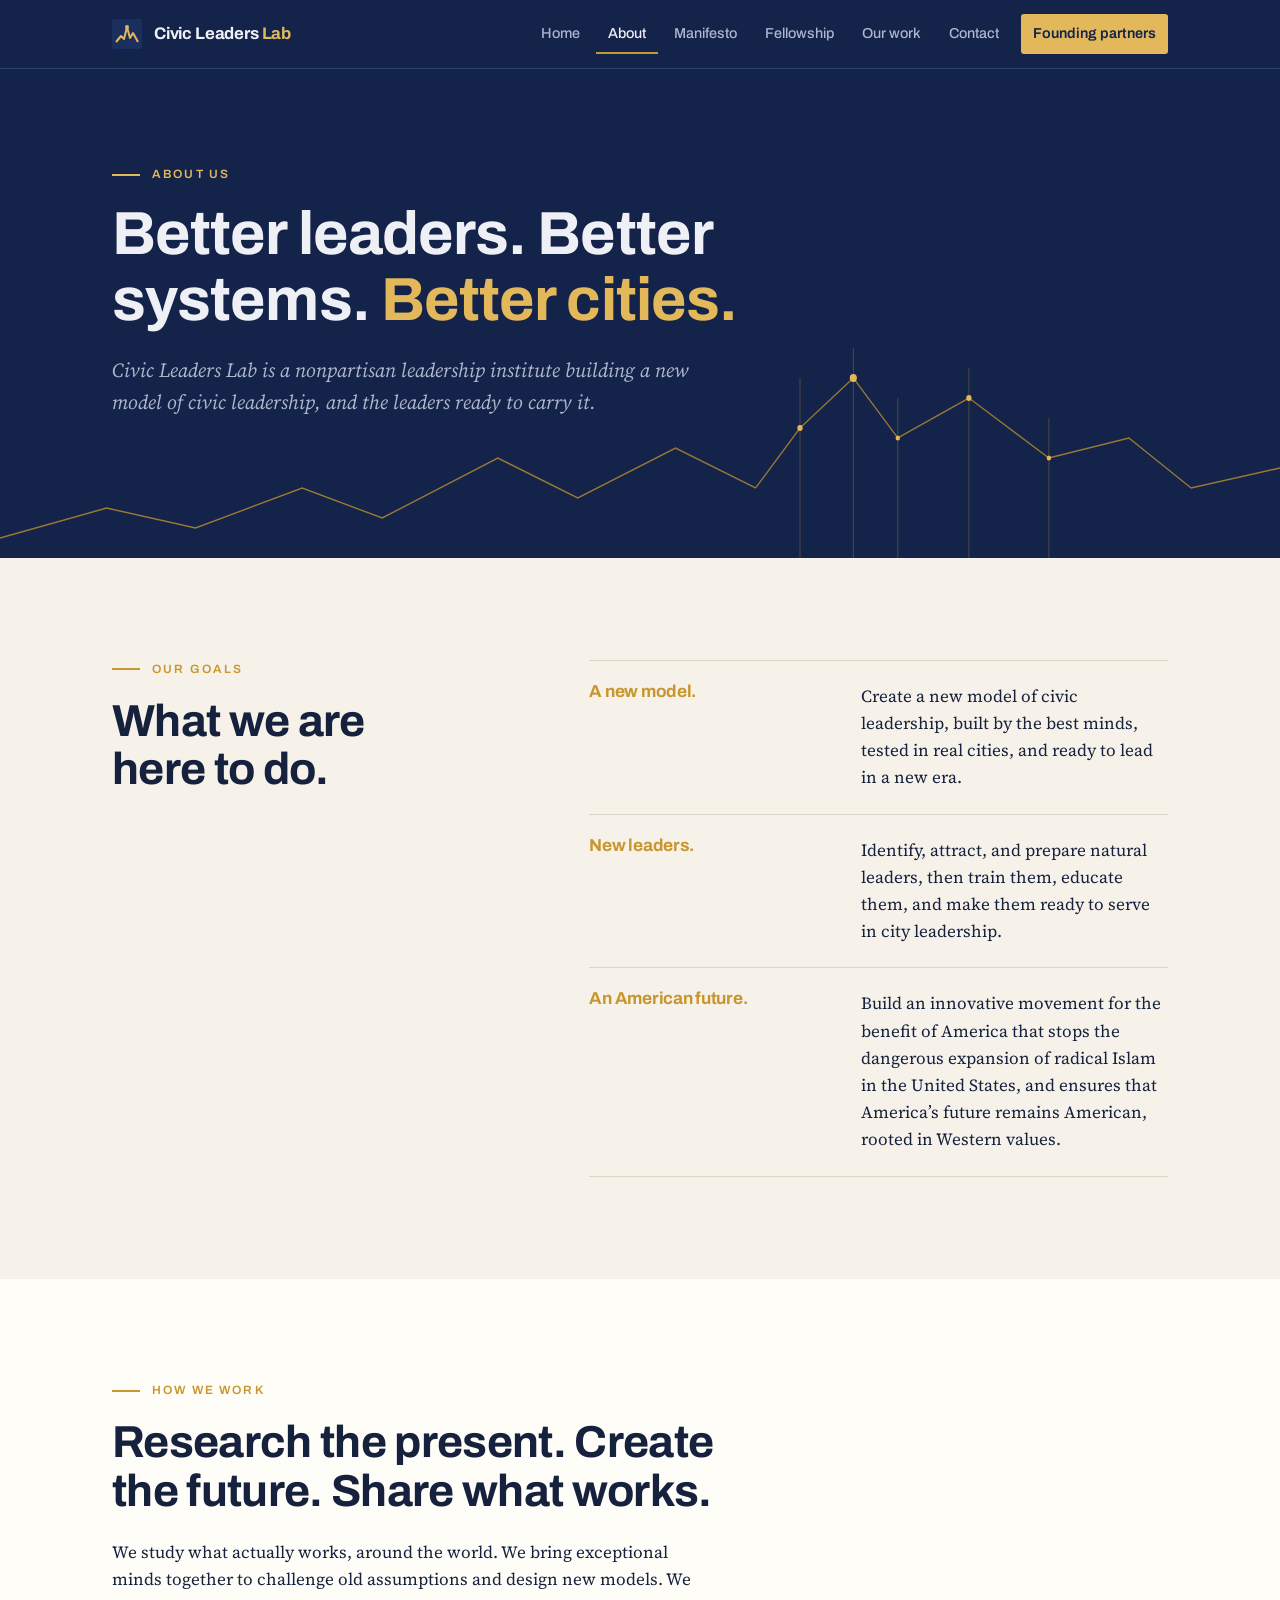
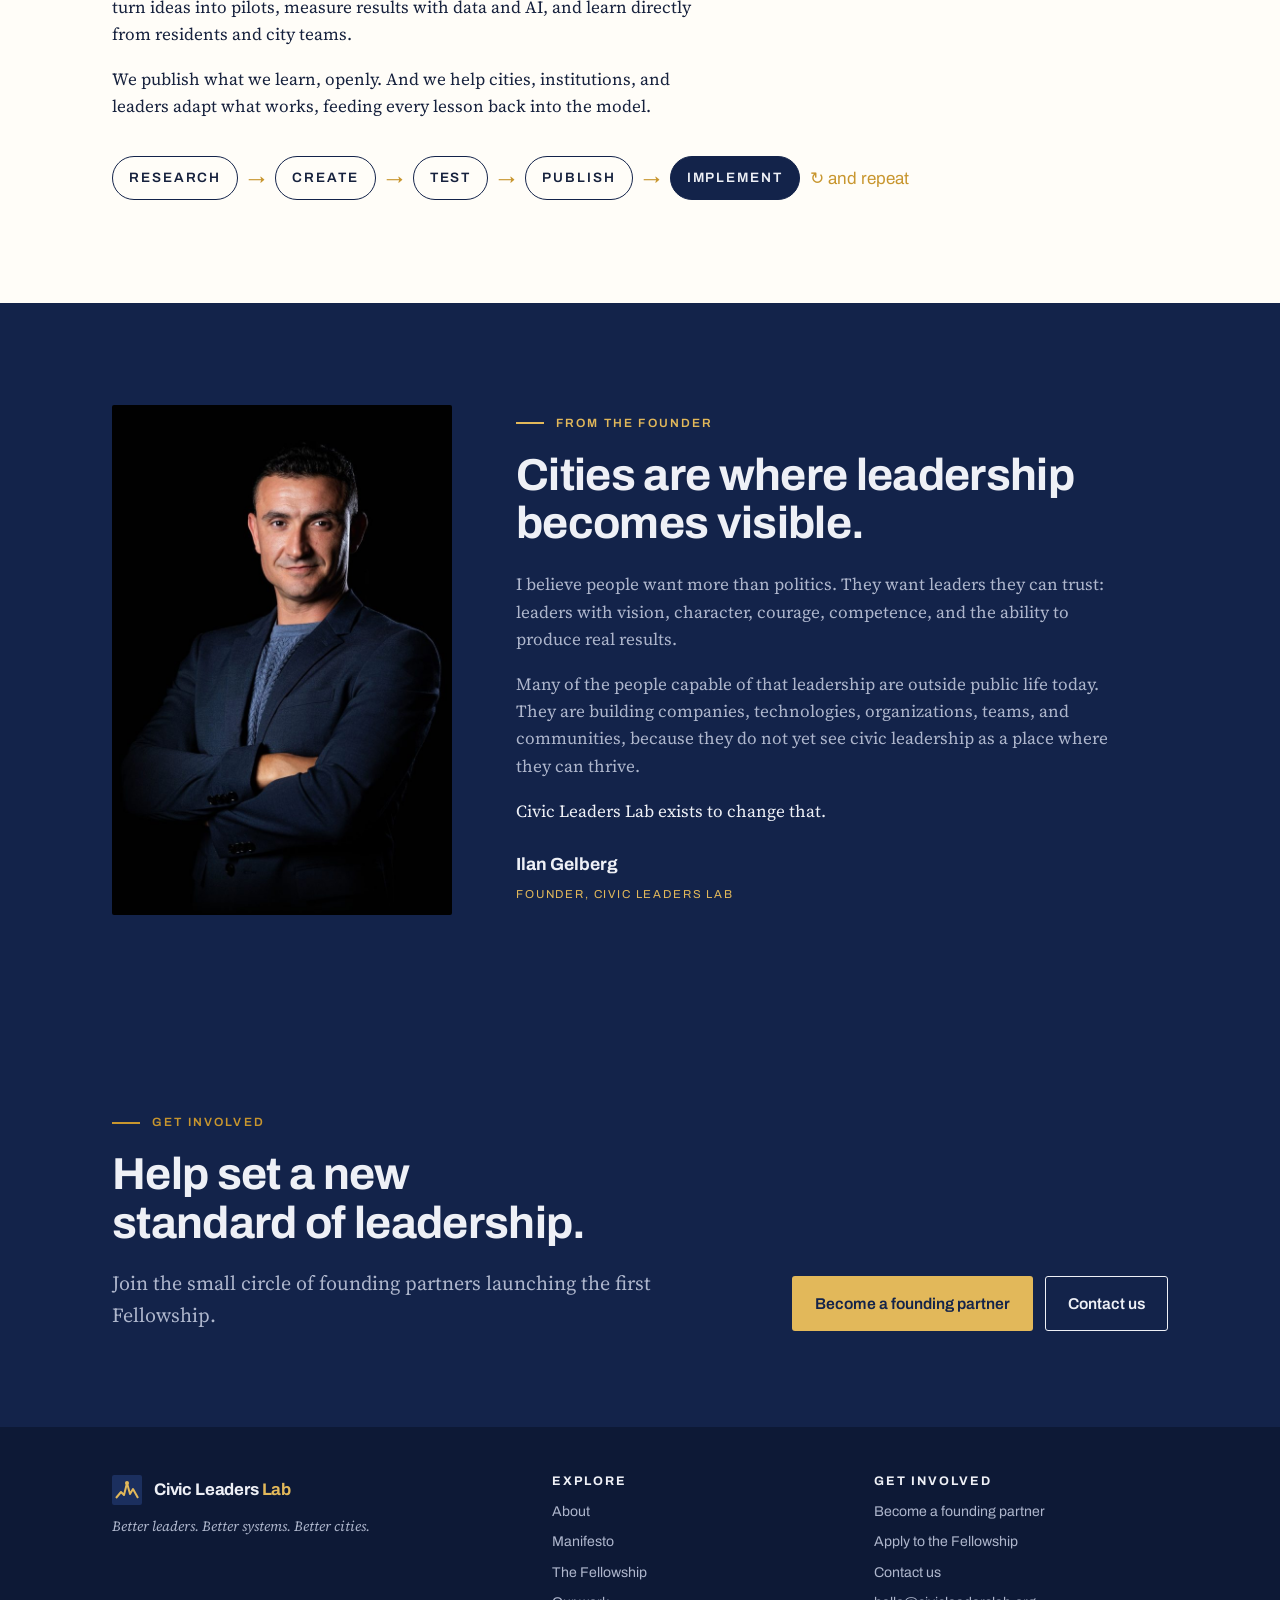
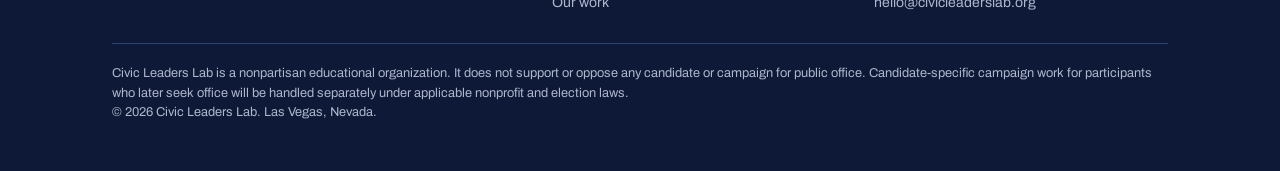
==== about.html @ 0e31336b "First version of the Civic Leaders Lab website Co-Authored-By: Claude Opus 5.5 <noreply@anthropic.co" ====
<!doctype html>
<html lang="en"><head><meta charset="utf-8"><meta name="viewport" content="width=device-width, initial-scale=1, viewport-fit=cover">
<title>About | Civic Leaders Lab</title>
<meta name="description" content="Civic Leaders Lab is a nonpartisan leadership institute that finds natural leaders and prepares them to lead America's cities.">
<meta name="claude:viewport-fit-sides" content="cover">
<meta property="og:title" content="About | Civic Leaders Lab"><meta property="og:description" content="Civic Leaders Lab is a nonpartisan leadership institute that finds natural leaders and prepares them to lead America's cities.">
<link rel="preconnect" href="https://fonts.googleapis.com"><link rel="preconnect" href="https://fonts.gstatic.com" crossorigin><link rel="stylesheet" href="https://fonts.googleapis.com/css2?family=Archivo:wght@400;500;600;700;800&family=Source+Serif+4:ital,opsz,wght@0,8..60,400;0,8..60,600;1,8..60,400&display=swap">
<link rel="stylesheet" href="styles.css">
</head><body>
<header class="site-header"><div class="wrap">
<a class="brand" href="index.html"><svg class="brand-mark" viewBox="0 0 30 30" aria-hidden="true"><rect width="30" height="30" rx="2" fill="#1b2f5e"/><polyline points="4,23 9,17 12,20 15,8 18,19 21,14 26,23" fill="none" stroke="#e2b85a" stroke-width="2" stroke-linejoin="round"/><circle cx="15" cy="8" r="2" fill="#e2b85a"/></svg><span>Civic Leaders <b>Lab</b></span></a>
<nav class="nav" aria-label="Main"><a href="index.html">Home</a><a href="about.html" aria-current="page">About</a><a href="manifesto.html">Manifesto</a><a href="fellowship.html">Fellowship</a><a href="work.html">Our work</a><a href="contact.html">Contact</a><a class="nav-cta" href="support.html">Founding partners</a></nav>
</div></header><main><section class="hero page-hero"><div class="wrap">
<p class="eyebrow">About us</p><h1>Better leaders. Better systems. <span class="gold">Better cities.</span></h1><p class="lede">Civic Leaders Lab is a nonpartisan leadership institute building a new model of civic leadership, and the leaders ready to carry it.</p>
</div><svg class="skyline" viewBox="0 0 1440 220" preserveAspectRatio="none" aria-hidden="true">
<line class="grid" x1="900" y1="40" x2="900" y2="220"/><line class="grid" x1="960" y1="10" x2="960" y2="220"/><line class="grid" x1="1010" y1="60" x2="1010" y2="220"/><line class="grid" x1="1090" y1="30" x2="1090" y2="220"/><line class="grid" x1="1180" y1="80" x2="1180" y2="220"/>
<polyline class="line" points="0,200 120,170 220,190 340,150 430,180 560,120 650,160 760,110 850,150 900,90 960,40 1010,100 1090,60 1180,120 1270,100 1340,150 1440,130"/>
<circle class="dot" cx="960" cy="40" r="4"/><circle class="dot" cx="1090" cy="60" r="3"/><circle class="dot" cx="900" cy="90" r="3"/><circle class="dot" cx="1010" cy="100" r="2.5"/><circle class="dot" cx="1180" cy="120" r="2.5"/>
</svg></section>
<section class="band"><div class="wrap split">
<div><p class="eyebrow">Our goals</p><h2>What we are here to do.</h2></div>
<div class="rows"><div class="row"><h3 class="gold-label">A new model.</h3><p>Create a new model of civic leadership, built by the best minds, tested in real cities, and ready to lead in a new era.</p></div><div class="row"><h3 class="gold-label">New leaders.</h3><p>Identify, attract, and prepare natural leaders, then train them, educate them, and make them ready to serve in city leadership.</p></div><div class="row"><h3 class="gold-label">An American future.</h3><p>Build an innovative movement for the benefit of America that stops the dangerous expansion of radical Islam in the United States, and ensures that America&rsquo;s future remains American, rooted in Western values.</p></div></div>
</div></section>

<section class="band paper"><div class="wrap">
<p class="eyebrow">How we work</p><h2>Research the present. Create the future. Share what works.</h2>
<div class="prose" style="margin-top:24px">
<p>We study what actually works, around the world. We bring exceptional minds together to challenge old assumptions and design new models. We turn ideas into pilots, measure results with data and AI, and learn directly from residents and city teams.</p>
<p>We publish what we learn, openly. And we help cities, institutions, and leaders adapt what works, feeding every lesson back into the model.</p>
</div>
<div class="process"><span>RESEARCH</span><i>&rarr;</i><span>CREATE</span><i>&rarr;</i><span>TEST</span><i>&rarr;</i><span>PUBLISH</span><i>&rarr;</i><span>IMPLEMENT</span><i>&#8635; and repeat</i></div>
</div></section>

<section class="band on-navy" id="founder"><div class="wrap founder">
<img src="founder.jpg" alt="Ilan Gelberg, founder of Civic Leaders Lab" width="340" height="510" loading="lazy">
<div><p class="eyebrow">From the founder</p><h2>Cities are where leadership becomes visible.</h2>
<div class="prose" style="margin-top:24px;color:var(--on-navy-muted)">
<p>I believe people want more than politics. They want leaders they can trust: leaders with vision, character, courage, competence, and the ability to produce real results.</p>
<p>Many of the people capable of that leadership are outside public life today. They are building companies, technologies, organizations, teams, and communities, because they do not yet see civic leadership as a place where they can thrive.</p>
<p style="color:var(--on-navy)">Civic Leaders Lab exists to change that.</p>
</div>
<div class="sig"><b>Ilan Gelberg</b><small>Founder, Civic Leaders Lab</small></div>
</div></div></section>
<section class="cta-band"><div class="wrap">
<div><p class="eyebrow">Get involved</p><h2>Help set a new standard of leadership.</h2><p class="lede" style="color:var(--on-navy-muted)">Join the small circle of founding partners launching the first Fellowship.</p></div>
<div class="btns" style="margin-top:0"><a class="btn btn-gold" href="support.html">Become a founding partner</a><a class="btn btn-ghost" href="contact.html">Contact us</a></div>
</div></section></main><footer class="site-footer"><div class="wrap">
<div><a class="brand" href="index.html"><svg class="brand-mark" viewBox="0 0 30 30" aria-hidden="true"><rect width="30" height="30" rx="2" fill="#1b2f5e"/><polyline points="4,23 9,17 12,20 15,8 18,19 21,14 26,23" fill="none" stroke="#e2b85a" stroke-width="2" stroke-linejoin="round"/><circle cx="15" cy="8" r="2" fill="#e2b85a"/></svg><span style="color:#eef0f6">Civic Leaders <b>Lab</b></span></a>
<p class="foot-tag">Better leaders. Better systems. Better cities.</p></div>
<div><h4>Explore</h4><ul><li><a href="about.html">About</a></li><li><a href="manifesto.html">Manifesto</a></li><li><a href="fellowship.html">The Fellowship</a></li><li><a href="work.html">Our work</a></li></ul></div>
<div><h4>Get involved</h4><ul><li><a href="support.html">Become a founding partner</a></li><li><a href="contact.html#fellowship">Apply to the Fellowship</a></li><li><a href="contact.html">Contact us</a></li><li>hello@civicleaderslab.org</li></ul></div>
<p class="legal">Civic Leaders Lab is a nonpartisan educational organization. It does not support or oppose any candidate or campaign for public office. Candidate-specific campaign work for participants who later seek office will be handled separately under applicable nonprofit and election laws.<br>&copy; 2026 Civic Leaders Lab. Las Vegas, Nevada.</p>
</div></footer>
</body></html>
---- styles.css ----
/* Civic Leaders Lab — brand taken from the manifesto: navy grounds, cream pages, gold accent.
   Layout: alternating full-width bands (cream / navy), content on a 1120px measure, label column + text column. */
:root {
  --navy: #13234a;
  --navy-2: #1b2f5e;
  --navy-line: #2c4174;
  --cream: #f6f2ea;
  --paper: #fffdf8;
  --ink: #16213d;
  --muted: #5b6377;
  --gold: #c8962e;
  --gold-soft: #e2b85a;
  --rule: #dcd4c4;
  --on-navy: #eef0f6;
  --on-navy-muted: #aeb6cc;
  --display: "Archivo", "Helvetica Neue", Arial, sans-serif;
  --serif: "Source Serif 4", Georgia, "Times New Roman", serif;
  --measure: 1120px;
  color-scheme: light;
}
* { box-sizing: border-box; }
html { scroll-behavior: smooth; }
body {
  margin: 0;
  background: var(--cream);
  color: var(--ink);
  font-family: var(--serif);
  font-size: 1.0625rem;
  line-height: 1.6;
  -webkit-font-smoothing: antialiased;
}
img { max-width: 100%; display: block; }
a { color: inherit; }
a:focus-visible, button:focus-visible, input:focus-visible, textarea:focus-visible, select:focus-visible {
  outline: 2px solid var(--gold); outline-offset: 3px;
}
h1, h2, h3, h4 { font-family: var(--display); line-height: 1.08; margin: 0; text-wrap: balance; letter-spacing: -0.015em; }
h1 { font-size: clamp(2.5rem, 6vw, 4.6rem); font-weight: 700; }
h2 { font-size: clamp(1.9rem, 3.6vw, 2.8rem); font-weight: 700; }
h3 { font-size: 1.3rem; font-weight: 700; }
h4 { font-size: 1.05rem; font-weight: 700; }
p { margin: 0; }
.gold { color: var(--gold); }
.on-navy .gold, .hero .gold { color: var(--gold-soft); }

/* ---- shell ---- */
.wrap {
  max-width: var(--measure);
  margin: 0 auto;
  padding-left: max(16px, env(safe-area-inset-left, 0px));
  padding-right: max(16px, env(safe-area-inset-right, 0px));
}
@media (min-width: 720px) {
  .wrap { padding-left: max(32px, env(safe-area-inset-left, 0px)); padding-right: max(32px, env(safe-area-inset-right, 0px)); }
}
body::before { content: ""; position: fixed; inset: 0 0 auto; height: env(safe-area-inset-top, 0px); z-index: 10; background: var(--navy); }

.site-header {
  position: sticky; top: env(safe-area-inset-top, 0px); z-index: 5;
  background: var(--navy); color: var(--on-navy);
  border-bottom: 1px solid var(--navy-line);
}
.site-header .wrap { display: flex; align-items: center; justify-content: space-between; gap: 24px; min-height: 68px; flex-wrap: wrap; padding-block: 10px; }
.brand { display: flex; align-items: center; gap: 12px; text-decoration: none; font-family: var(--display); font-weight: 700; font-size: 1.05rem; letter-spacing: -0.01em; }
.brand-mark { width: 30px; height: 30px; flex: none; }
.brand span b { color: var(--gold-soft); font-weight: 700; }
.nav { display: flex; gap: 4px; overflow-x: auto; max-width: 100%; scrollbar-width: none; }
.nav::-webkit-scrollbar { display: none; }
.nav a {
  font-family: var(--display); font-size: 0.9rem; font-weight: 500; text-decoration: none;
  color: var(--on-navy-muted); padding: 8px 12px; border-radius: 3px; white-space: nowrap;
}
.nav a:hover { color: var(--on-navy); background: var(--navy-2); }
.nav a[aria-current="page"] { color: var(--on-navy); box-shadow: inset 0 -2px 0 var(--gold); border-radius: 0; }
.nav a.nav-cta { color: var(--navy); background: var(--gold-soft); border-radius: 3px; margin-left: 6px; font-weight: 600; }
.nav a.nav-cta:hover { background: var(--gold); }
@media (max-width: 860px) {
  .site-header .wrap { flex-direction: column; align-items: stretch; gap: 6px; }
  .nav { margin: 0 -8px; flex-wrap: wrap; overflow: visible; }
  .nav a { padding: 6px 10px; }
}

/* ---- bands ---- */
.band { padding-block: clamp(56px, 8vw, 104px); }
.band.tight { padding-block: clamp(40px, 6vw, 72px); }
.band.paper { background: var(--paper); }
.band.on-navy { background: var(--navy); color: var(--on-navy); }
.on-navy .muted, .on-navy .lede { color: var(--on-navy-muted); }
.muted { color: var(--muted); }

.eyebrow {
  display: flex; align-items: center; gap: 12px;
  font-family: var(--display); font-size: 0.75rem; font-weight: 600; letter-spacing: 0.18em; text-transform: uppercase;
  color: var(--gold); margin-bottom: 18px;
}
.on-navy .eyebrow, .hero .eyebrow { color: var(--gold-soft); }
.eyebrow::before { content: ""; width: 28px; height: 2px; background: currentColor; }
.lede { font-size: clamp(1.1rem, 1.6vw, 1.25rem); color: var(--muted); max-width: 62ch; margin-top: 20px; }
.prose { max-width: 66ch; display: grid; gap: 18px; }
.stack { display: grid; gap: 28px; }
.short-rule { width: 56px; height: 3px; background: var(--gold); border: 0; margin: 28px 0; }

/* ---- hero ---- */
.hero { background: var(--navy); color: var(--on-navy); position: relative; overflow: hidden; }
.hero .wrap { position: relative; z-index: 1; padding-block: clamp(64px, 10vw, 128px) clamp(120px, 14vw, 180px); }
.hero h1 { max-width: 14ch; }
.hero .lede { color: var(--on-navy-muted); font-style: italic; }
.skyline { position: absolute; left: 0; right: 0; bottom: 0; width: 100%; height: clamp(120px, 18vw, 220px); z-index: 0; }
.skyline .line { fill: none; stroke: var(--gold); stroke-width: 1.4; opacity: 0.75; }
.skyline .grid { stroke: var(--gold); stroke-width: 1; opacity: 0.35; }
.skyline .dot { fill: var(--gold-soft); }
@media (prefers-reduced-motion: no-preference) {
  .skyline .line { stroke-dasharray: 2400; stroke-dashoffset: 0; animation: draw 2.4s ease-out both; }
  @keyframes draw { from { stroke-dashoffset: 2400; } to { stroke-dashoffset: 0; } }
}
.page-hero .wrap { padding-block: clamp(56px, 8vw, 96px) clamp(96px, 11vw, 140px); }
.page-hero h1 { font-size: clamp(2.2rem, 5vw, 3.8rem); max-width: 18ch; }

.btns { display: flex; flex-wrap: wrap; gap: 12px; margin-top: 36px; }
.btn {
  display: inline-flex; align-items: center; gap: 10px;
  font-family: var(--display); font-weight: 600; font-size: 0.98rem; text-decoration: none;
  padding: 14px 22px; border-radius: 3px; border: 1.5px solid transparent; cursor: pointer;
}
.btn-gold { background: var(--gold-soft); color: var(--navy); }
.btn-gold:hover { background: var(--gold); }
.btn-ghost { border-color: currentColor; color: inherit; background: transparent; }
.btn-ghost:hover { background: rgba(255,255,255,0.06); }
.btn-navy { background: var(--navy); color: var(--on-navy); }
.btn-navy:hover { background: var(--navy-2); }

/* ---- two-column header + body ---- */
.split { display: grid; gap: 32px; }
@media (min-width: 880px) { .split { grid-template-columns: 5fr 7fr; gap: 64px; align-items: start; } }
.split > * { min-width: 0; }

/* ---- statements list (who we are) ---- */
.statements { list-style: none; padding: 0; margin: 0; display: grid; gap: 14px; }
.statements li { font-family: var(--display); font-weight: 600; font-size: clamp(1.1rem, 1.8vw, 1.35rem); line-height: 1.3; }
.statements li:last-child { color: var(--gold); }

/* ---- label / text rows ---- */
.rows { display: grid; border-top: 1px solid var(--rule); }
.on-navy .rows, .on-navy .row { border-color: var(--navy-line); }
.row { display: grid; gap: 8px; padding-block: 22px; border-bottom: 1px solid var(--rule); }
@media (min-width: 720px) { .row { grid-template-columns: 240px 1fr; gap: 32px; } }
.row > * { min-width: 0; }
.row h3, .row h4 { font-size: 1.08rem; }
.row .gold-label { color: var(--gold); }
.on-navy .row .gold-label { color: var(--gold-soft); }

/* ---- stats ---- */
.stats { display: grid; gap: 28px; margin-top: 40px; }
@media (min-width: 720px) { .stats { grid-template-columns: 1fr 1fr; gap: 0; } .stats > div + div { border-left: 1px solid var(--rule); padding-left: 40px; } }
.stat-num { font-family: var(--display); font-weight: 700; font-size: clamp(3.4rem, 8vw, 5.4rem); line-height: 1; letter-spacing: -0.03em; font-variant-numeric: tabular-nums; }
.stat-num.dim { color: #8b93aa; }
.stat-cap { margin-top: 10px; max-width: 34ch; color: var(--muted); }
.source { font-family: var(--display); font-size: 0.78rem; color: var(--muted); margin-top: 18px; }

/* ---- callout ---- */
.callout { background: var(--navy); color: var(--on-navy); padding: clamp(24px, 4vw, 40px); border-radius: 2px; font-style: italic; font-size: clamp(1.1rem, 1.8vw, 1.3rem); line-height: 1.5; }
.callout .gold { color: var(--gold-soft); }
.on-navy .callout { background: var(--navy-2); }
.pull { border-left: 3px solid var(--gold); padding-left: 22px; font-family: var(--display); font-weight: 600; font-size: clamp(1.15rem, 2vw, 1.45rem); line-height: 1.3; max-width: 40ch; }

/* ---- bullets ---- */
.bullets { list-style: none; padding: 0; margin: 0; display: grid; }
.bullets li { padding: 14px 0 14px 26px; position: relative; border-bottom: 1px solid var(--navy-line); font-family: var(--display); font-weight: 500; }
.bullets li::before { content: ""; position: absolute; left: 4px; top: 1.35em; width: 8px; height: 8px; border-radius: 50%; background: var(--gold-soft); }

/* ---- flip the ratio ---- */
.ratio { display: grid; gap: 40px; margin-top: 40px; align-items: center; }
@media (min-width: 760px) { .ratio { grid-template-columns: 1fr auto 1fr; } }
.donut-box { display: grid; justify-items: center; gap: 14px; text-align: center; }
.donut-box .cap { font-family: var(--display); font-size: 0.75rem; letter-spacing: 0.18em; text-transform: uppercase; color: var(--on-navy-muted); }
.donut-box.new .cap { color: var(--gold-soft); }
.donut { width: min(220px, 60vw); aspect-ratio: 1; max-width: 100%; border-radius: 50%; display: grid; place-items: center; }
.donut.today { background: conic-gradient(#8f9bc0 0 80%, #33467a 80% 100%); }
.donut.new { background: conic-gradient(var(--gold-soft) 0 80%, #f1e6cc 80% 100%); }
.donut-inner { width: 68%; aspect-ratio: 1; border-radius: 50%; background: var(--navy); display: grid; place-items: center; align-content: center; }
.donut-inner b { font-family: var(--display); font-size: clamp(2rem, 5vw, 2.6rem); line-height: 1; }
.donut-inner small { font-family: var(--display); font-size: 0.8rem; color: var(--on-navy-muted); }
.ratio-arrow { font-family: var(--display); font-size: 2rem; color: var(--gold-soft); justify-self: center; }
@media (max-width: 759px) { .ratio-arrow { transform: rotate(90deg); } }
.ratio-foot { color: var(--on-navy-muted); font-family: var(--display); font-size: 0.88rem; }
.chips { display: flex; flex-wrap: wrap; gap: 8px; justify-content: center; }
.chip { font-family: var(--display); font-size: 0.8rem; font-weight: 600; padding: 4px 12px; border-radius: 999px; background: var(--gold-soft); color: var(--navy); }
.chip.outline { background: transparent; color: var(--on-navy); border: 1px solid var(--on-navy-muted); }
.paper .chip.outline, .cream .chip.outline { color: var(--ink); border-color: var(--rule); }

/* ---- grids of items ---- */
.grid-2, .grid-3, .grid-4 { display: grid; gap: 1px; background: var(--rule); border: 1px solid var(--rule); }
.on-navy .grid-2, .on-navy .grid-3, .on-navy .grid-4 { background: var(--navy-line); border-color: var(--navy-line); }
@media (min-width: 700px) { .grid-2, .grid-4 { grid-template-columns: 1fr 1fr; } .grid-3 { grid-template-columns: 1fr 1fr 1fr; } }
@media (min-width: 1000px) { .grid-4 { grid-template-columns: repeat(4, 1fr); } }
.cell { background: var(--paper); padding: 26px; display: grid; gap: 10px; align-content: start; min-width: 0; }
.cream .cell { background: var(--cream); }
.on-navy .cell { background: var(--navy); }
.cell .k { font-family: var(--display); font-size: 0.72rem; letter-spacing: 0.18em; text-transform: uppercase; color: var(--gold); font-weight: 600; }
.on-navy .cell .k { color: var(--gold-soft); }
.cell p { font-size: 0.98rem; }
.on-navy .cell p { color: var(--on-navy-muted); }

/* ---- fellowship timeline ---- */
.quarters { display: grid; gap: 0; margin-top: 40px; border-top: 3px solid var(--gold); }
@media (min-width: 860px) { .quarters { grid-template-columns: repeat(4, 1fr); } }
.quarter { padding: 22px 22px 22px 0; display: grid; gap: 6px; border-bottom: 1px solid var(--rule); min-width: 0; text-decoration: none; }
@media (min-width: 860px) { .quarter { border-bottom: 0; border-right: 1px solid var(--rule); padding-left: 22px; } .quarter:first-child { padding-left: 0; } .quarter:last-child { border-right: 0; } }
.quarter .months { font-family: var(--display); font-size: 0.75rem; letter-spacing: 0.16em; text-transform: uppercase; color: var(--gold); font-weight: 600; }
.quarter h3 { font-size: 1.35rem; }
.quarter p { color: var(--muted); font-style: italic; }
.on-navy .quarter { border-color: var(--navy-line); }
.on-navy .quarter p { color: var(--on-navy-muted); }
.on-navy .quarter .months { color: var(--gold-soft); }

.phase { display: grid; gap: 20px; padding-block: 40px; border-top: 1px solid var(--rule); }
@media (min-width: 880px) { .phase { grid-template-columns: 260px 1fr; gap: 56px; } }
.phase > * { min-width: 0; }
.phase .months { font-family: var(--display); font-size: 0.78rem; letter-spacing: 0.16em; text-transform: uppercase; color: var(--gold); font-weight: 600; margin-bottom: 8px; }
.phase h2 { font-size: clamp(1.7rem, 3vw, 2.2rem); }
.phase .tagline { font-family: var(--display); font-weight: 600; font-size: 1.2rem; margin-bottom: 14px; }
.tags { display: flex; flex-wrap: wrap; gap: 8px; margin-top: 20px; }
.tag { font-family: var(--display); font-size: 0.82rem; font-weight: 500; padding: 6px 12px; border: 1px solid var(--rule); border-radius: 2px; background: var(--paper); }
.on-navy .tag { background: transparent; border-color: var(--navy-line); color: var(--on-navy); }
.tag-group { display: grid; gap: 10px; }
.tag-group .k { font-family: var(--display); font-size: 0.72rem; letter-spacing: 0.18em; text-transform: uppercase; color: var(--gold); font-weight: 600; }

/* ---- process ---- */
.process { display: flex; flex-wrap: wrap; gap: 10px; align-items: center; margin-top: 36px; }
.process span { font-family: var(--display); font-weight: 600; font-size: 0.85rem; letter-spacing: 0.14em; padding: 10px 16px; border: 1.5px solid var(--navy); border-radius: 999px; }
.process span:last-of-type { background: var(--navy); color: var(--on-navy); }
.process i { color: var(--gold); font-style: normal; font-family: var(--display); }
.on-navy .process span { border-color: var(--on-navy-muted); }
.on-navy .process span:last-of-type { background: var(--gold-soft); color: var(--navy); border-color: var(--gold-soft); }

/* ---- leader profile ---- */
.virtues { display: grid; gap: 1px; background: var(--rule); border: 1px solid var(--rule); }
@media (min-width: 760px) { .virtues { grid-template-columns: 1fr 1fr; } }
.virtue { background: var(--paper); padding: 28px; display: grid; gap: 16px; align-content: start; }
.virtue header { display: flex; align-items: baseline; justify-content: space-between; gap: 12px; flex-wrap: wrap; border-bottom: 2px solid var(--gold); padding-bottom: 10px; }
.virtue header h3 { font-size: 1.5rem; }
.virtue header small { font-family: var(--display); font-size: 0.72rem; letter-spacing: 0.16em; text-transform: uppercase; color: var(--muted); }
.virtue dl { margin: 0; display: grid; gap: 12px; }
.virtue dt { font-family: var(--display); font-weight: 700; }
.virtue dd { margin: 2px 0 0; color: var(--muted); font-size: 0.97rem; }

/* ---- big money ---- */
.big { font-family: var(--display); font-weight: 800; font-size: clamp(4rem, 13vw, 9rem); line-height: 0.9; letter-spacing: -0.04em; color: var(--gold-soft); font-variant-numeric: tabular-nums; }

/* ---- founder ---- */
.founder { display: grid; gap: 40px; align-items: center; }
@media (min-width: 860px) { .founder { grid-template-columns: 340px 1fr; gap: 64px; } }
.founder > * { min-width: 0; }
.founder img { width: 100%; max-width: 340px; aspect-ratio: 2 / 3; object-fit: cover; border-radius: 2px; }
.sig { margin-top: 26px; font-family: var(--display); }
.sig b { display: block; font-size: 1.1rem; }
.sig small { letter-spacing: 0.16em; text-transform: uppercase; font-size: 0.72rem; color: var(--gold-soft); }

/* ---- CTA band ---- */
.cta-band { background: var(--navy); color: var(--on-navy); }
.cta-band .wrap { display: grid; gap: 28px; padding-block: clamp(56px, 8vw, 96px); }
@media (min-width: 860px) { .cta-band .wrap { grid-template-columns: 1fr auto; align-items: end; gap: 48px; } }
.cta-band h2 { max-width: 22ch; }

/* ---- forms ---- */
.form { display: grid; gap: 18px; max-width: 560px; }
.field { display: grid; gap: 6px; }
.field label { font-family: var(--display); font-weight: 600; font-size: 0.92rem; }
.field input, .field textarea, .field select {
  font: inherit; font-size: 1rem; padding: 12px 14px; border: 1.5px solid var(--rule); border-radius: 3px; background: var(--paper); color: var(--ink); width: 100%;
}
.field textarea { min-height: 140px; resize: vertical; }
.form-note { font-family: var(--display); font-size: 0.9rem; color: var(--muted); }
.form-done { font-family: var(--display); font-weight: 600; color: var(--navy); background: #efe3c4; padding: 14px 16px; border-radius: 3px; }
.copy-line { display: flex; flex-wrap: wrap; gap: 10px; align-items: center; }
.copy-line code { font-family: var(--display); font-size: 1.15rem; font-weight: 600; user-select: all; }
.copy-btn { font-family: var(--display); font-size: 0.85rem; padding: 6px 12px; border: 1px solid var(--rule); background: var(--paper); border-radius: 3px; cursor: pointer; color: var(--ink); }

/* ---- footer ---- */
.site-footer { background: #0d1936; color: var(--on-navy-muted); font-family: var(--display); font-size: 0.88rem; }
.site-footer .wrap { padding-block: 48px; display: grid; gap: 28px; }
@media (min-width: 860px) { .site-footer .wrap { grid-template-columns: 1.4fr 1fr 1fr; } }
.site-footer h4 { color: var(--on-navy); font-size: 0.78rem; letter-spacing: 0.16em; text-transform: uppercase; margin-bottom: 12px; }
.site-footer ul { list-style: none; margin: 0; padding: 0; display: grid; gap: 8px; }
.site-footer a { text-decoration: none; }
.site-footer a:hover { color: var(--on-navy); }
.site-footer .legal { grid-column: 1 / -1; border-top: 1px solid var(--navy-line); padding-top: 20px; font-size: 0.8rem; line-height: 1.55; }
.foot-tag { font-family: var(--serif); font-style: italic; margin-top: 10px; }
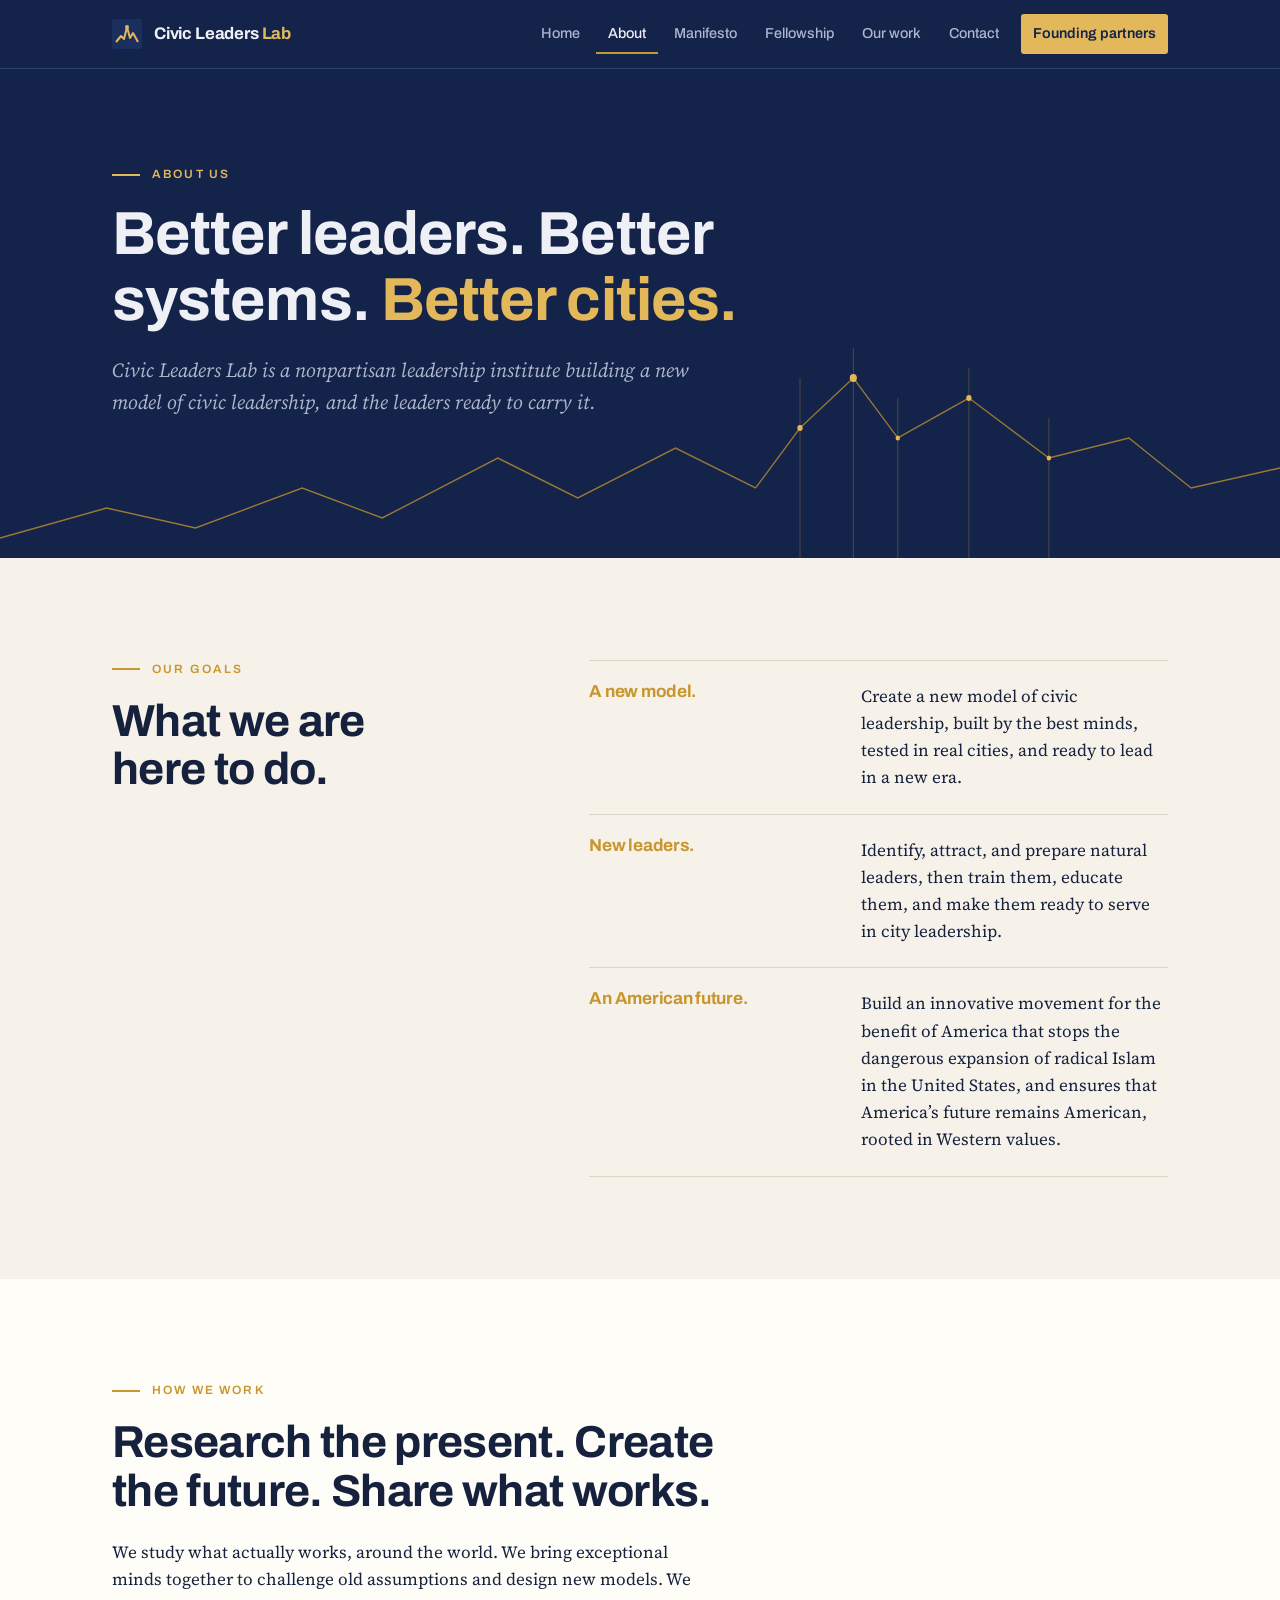
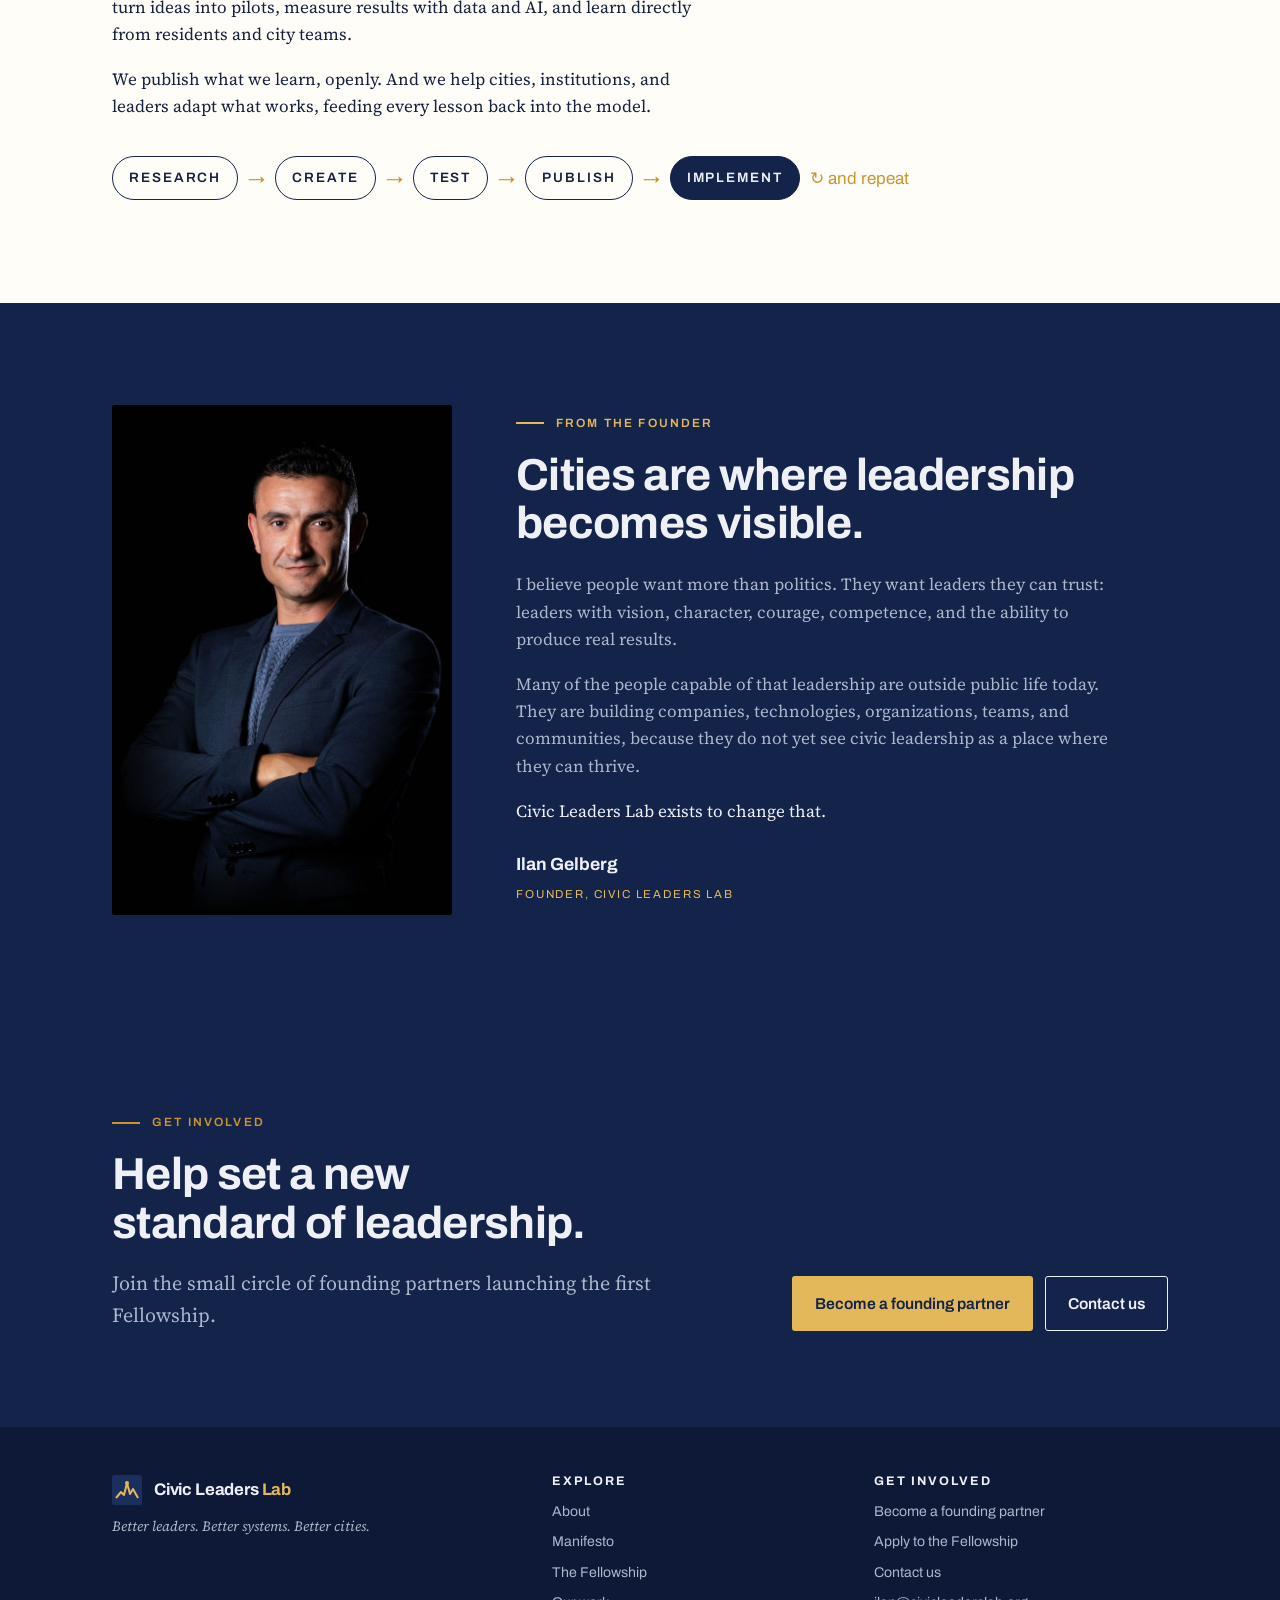
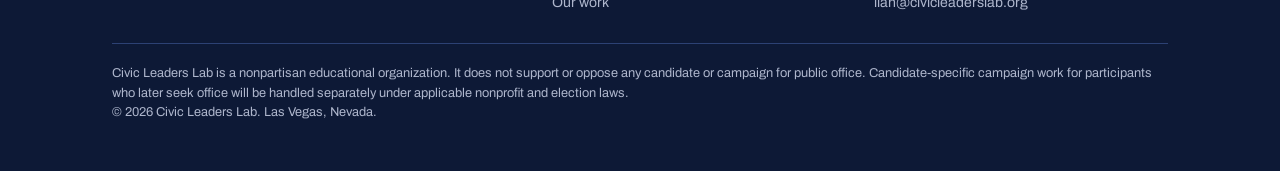
==== commit 93aafad2: "Update contact email and reword the What is at stake section Co-Authored-By: Claude Opus 5.5 <norepl" ====
--- a/about.html
+++ b/about.html
@@ -48,7 +48,7 @@
 <div><a class="brand" href="index.html"><svg class="brand-mark" viewBox="0 0 30 30" aria-hidden="true"><rect width="30" height="30" rx="2" fill="#1b2f5e"/><polyline points="4,23 9,17 12,20 15,8 18,19 21,14 26,23" fill="none" stroke="#e2b85a" stroke-width="2" stroke-linejoin="round"/><circle cx="15" cy="8" r="2" fill="#e2b85a"/></svg><span style="color:#eef0f6">Civic Leaders <b>Lab</b></span></a>
 <p class="foot-tag">Better leaders. Better systems. Better cities.</p></div>
 <div><h4>Explore</h4><ul><li><a href="about.html">About</a></li><li><a href="manifesto.html">Manifesto</a></li><li><a href="fellowship.html">The Fellowship</a></li><li><a href="work.html">Our work</a></li></ul></div>
-<div><h4>Get involved</h4><ul><li><a href="support.html">Become a founding partner</a></li><li><a href="contact.html#fellowship">Apply to the Fellowship</a></li><li><a href="contact.html">Contact us</a></li><li>hello@civicleaderslab.org</li></ul></div>
+<div><h4>Get involved</h4><ul><li><a href="support.html">Become a founding partner</a></li><li><a href="contact.html#fellowship">Apply to the Fellowship</a></li><li><a href="contact.html">Contact us</a></li><li>ilan@civicleaderslab.org</li></ul></div>
 <p class="legal">Civic Leaders Lab is a nonpartisan educational organization. It does not support or oppose any candidate or campaign for public office. Candidate-specific campaign work for participants who later seek office will be handled separately under applicable nonprofit and election laws.<br>&copy; 2026 Civic Leaders Lab. Las Vegas, Nevada.</p>
 </div></footer>
 </body></html>
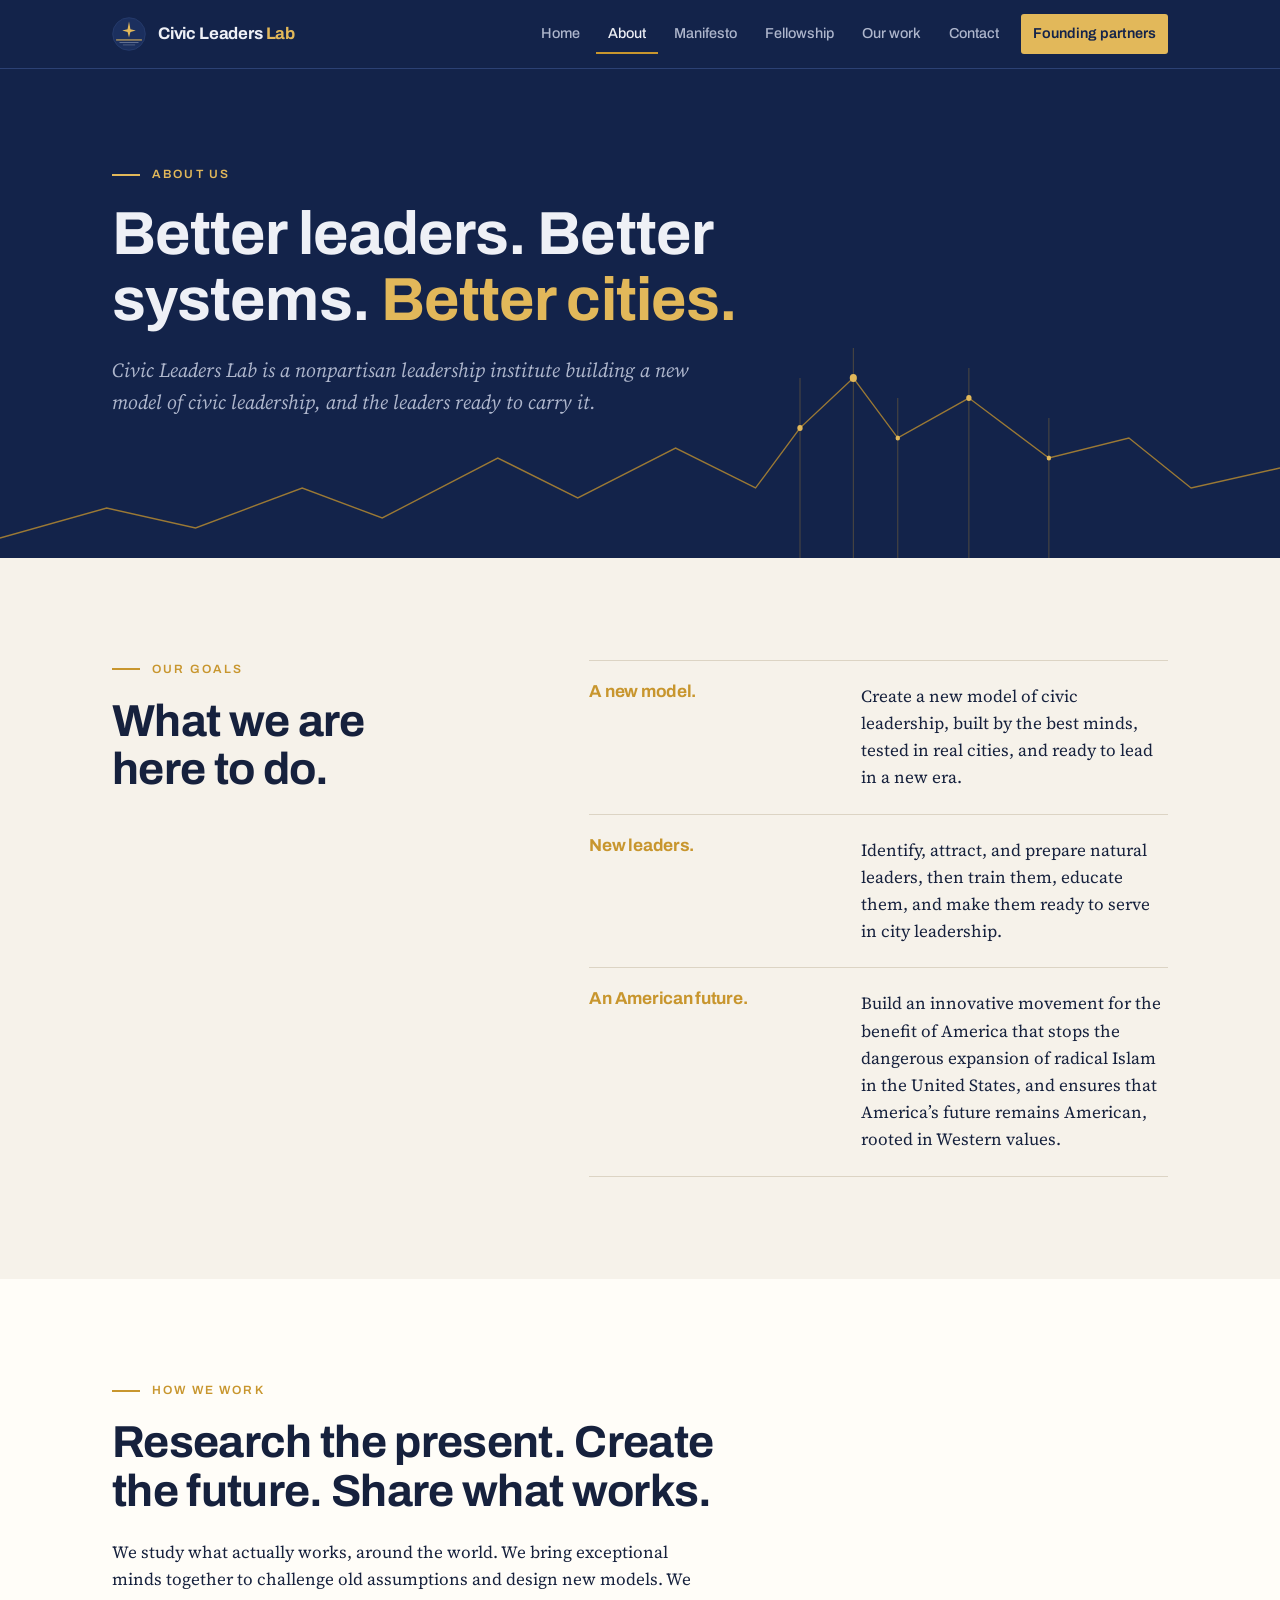
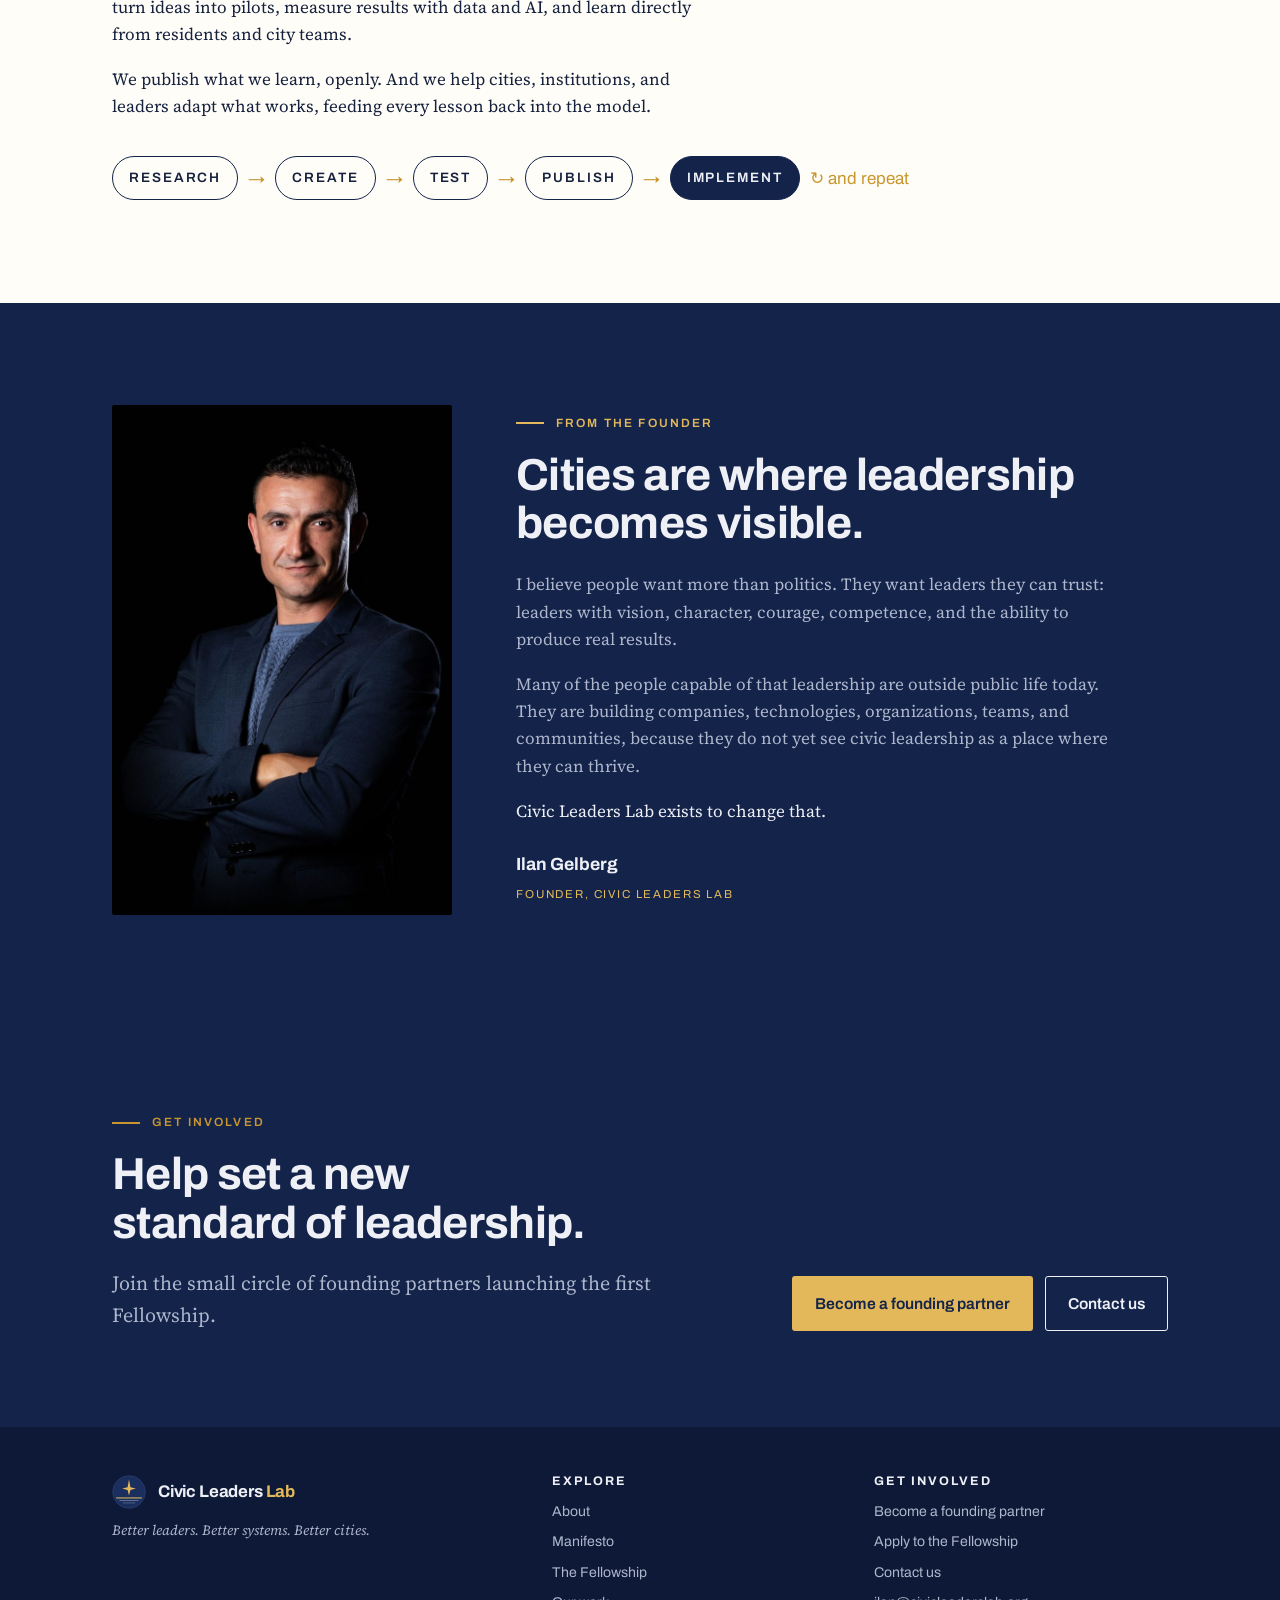
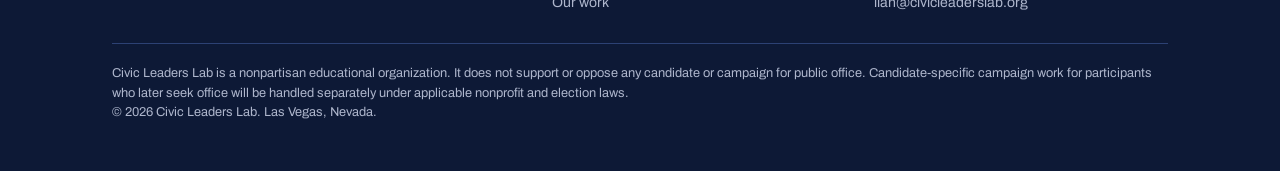
==== commit 9771345e: "Add North Star logo to header, footer and browser tab Logo files (horizontal, stacked, icon; cream a" ====
--- a/about.html
+++ b/about.html
@@ -5,10 +5,11 @@
 <meta name="claude:viewport-fit-sides" content="cover">
 <meta property="og:title" content="About | Civic Leaders Lab"><meta property="og:description" content="Civic Leaders Lab is a nonpartisan leadership institute that finds natural leaders and prepares them to lead America's cities.">
 <link rel="preconnect" href="https://fonts.googleapis.com"><link rel="preconnect" href="https://fonts.gstatic.com" crossorigin><link rel="stylesheet" href="https://fonts.googleapis.com/css2?family=Archivo:wght@400;500;600;700;800&family=Source+Serif+4:ital,opsz,wght@0,8..60,400;0,8..60,600;1,8..60,400&display=swap">
+<link rel="icon" href="favicon.svg" type="image/svg+xml">
 <link rel="stylesheet" href="styles.css">
 </head><body>
 <header class="site-header"><div class="wrap">
-<a class="brand" href="index.html"><svg class="brand-mark" viewBox="0 0 30 30" aria-hidden="true"><rect width="30" height="30" rx="2" fill="#1b2f5e"/><polyline points="4,23 9,17 12,20 15,8 18,19 21,14 26,23" fill="none" stroke="#e2b85a" stroke-width="2" stroke-linejoin="round"/><circle cx="15" cy="8" r="2" fill="#e2b85a"/></svg><span>Civic Leaders <b>Lab</b></span></a>
+<a class="brand" href="index.html"><svg class="brand-mark" viewBox="0 0 100 100" aria-hidden="true"><circle cx="50" cy="50" r="48" fill="#1b2f5e" stroke="#2c4174" stroke-width="2"/><path d="M50 13 L54.2 35.8 L70 40 L54.2 44.2 L50 60 L45.8 44.2 L30 40 L45.8 35.8Z" fill="#e2b85a"/><rect x="12" y="66" width="76" height="3" fill="#e2b85a"/><rect x="22" y="74" width="56" height="2.2" fill="#eef0f6" opacity=".45"/><rect x="32" y="81" width="36" height="2.2" fill="#eef0f6" opacity=".3"/></svg><span>Civic Leaders <b>Lab</b></span></a>
 <nav class="nav" aria-label="Main"><a href="index.html">Home</a><a href="about.html" aria-current="page">About</a><a href="manifesto.html">Manifesto</a><a href="fellowship.html">Fellowship</a><a href="work.html">Our work</a><a href="contact.html">Contact</a><a class="nav-cta" href="support.html">Founding partners</a></nav>
 </div></header><main><section class="hero page-hero"><div class="wrap">
 <p class="eyebrow">About us</p><h1>Better leaders. Better systems. <span class="gold">Better cities.</span></h1><p class="lede">Civic Leaders Lab is a nonpartisan leadership institute building a new model of civic leadership, and the leaders ready to carry it.</p>
@@ -45,7 +46,7 @@
 <div><p class="eyebrow">Get involved</p><h2>Help set a new standard of leadership.</h2><p class="lede" style="color:var(--on-navy-muted)">Join the small circle of founding partners launching the first Fellowship.</p></div>
 <div class="btns" style="margin-top:0"><a class="btn btn-gold" href="support.html">Become a founding partner</a><a class="btn btn-ghost" href="contact.html">Contact us</a></div>
 </div></section></main><footer class="site-footer"><div class="wrap">
-<div><a class="brand" href="index.html"><svg class="brand-mark" viewBox="0 0 30 30" aria-hidden="true"><rect width="30" height="30" rx="2" fill="#1b2f5e"/><polyline points="4,23 9,17 12,20 15,8 18,19 21,14 26,23" fill="none" stroke="#e2b85a" stroke-width="2" stroke-linejoin="round"/><circle cx="15" cy="8" r="2" fill="#e2b85a"/></svg><span style="color:#eef0f6">Civic Leaders <b>Lab</b></span></a>
+<div><a class="brand" href="index.html"><svg class="brand-mark" viewBox="0 0 100 100" aria-hidden="true"><circle cx="50" cy="50" r="48" fill="#1b2f5e" stroke="#2c4174" stroke-width="2"/><path d="M50 13 L54.2 35.8 L70 40 L54.2 44.2 L50 60 L45.8 44.2 L30 40 L45.8 35.8Z" fill="#e2b85a"/><rect x="12" y="66" width="76" height="3" fill="#e2b85a"/><rect x="22" y="74" width="56" height="2.2" fill="#eef0f6" opacity=".45"/><rect x="32" y="81" width="36" height="2.2" fill="#eef0f6" opacity=".3"/></svg><span style="color:#eef0f6">Civic Leaders <b>Lab</b></span></a>
 <p class="foot-tag">Better leaders. Better systems. Better cities.</p></div>
 <div><h4>Explore</h4><ul><li><a href="about.html">About</a></li><li><a href="manifesto.html">Manifesto</a></li><li><a href="fellowship.html">The Fellowship</a></li><li><a href="work.html">Our work</a></li></ul></div>
 <div><h4>Get involved</h4><ul><li><a href="support.html">Become a founding partner</a></li><li><a href="contact.html#fellowship">Apply to the Fellowship</a></li><li><a href="contact.html">Contact us</a></li><li>ilan@civicleaderslab.org</li></ul></div>
--- a/styles.css
+++ b/styles.css
@@ -62,7 +62,7 @@
 }
 .site-header .wrap { display: flex; align-items: center; justify-content: space-between; gap: 24px; min-height: 68px; flex-wrap: wrap; padding-block: 10px; }
 .brand { display: flex; align-items: center; gap: 12px; text-decoration: none; font-family: var(--display); font-weight: 700; font-size: 1.05rem; letter-spacing: -0.01em; }
-.brand-mark { width: 30px; height: 30px; flex: none; }
+.brand-mark { width: 34px; height: 34px; flex: none; }
 .brand span b { color: var(--gold-soft); font-weight: 700; }
 .nav { display: flex; gap: 4px; overflow-x: auto; max-width: 100%; scrollbar-width: none; }
 .nav::-webkit-scrollbar { display: none; }
